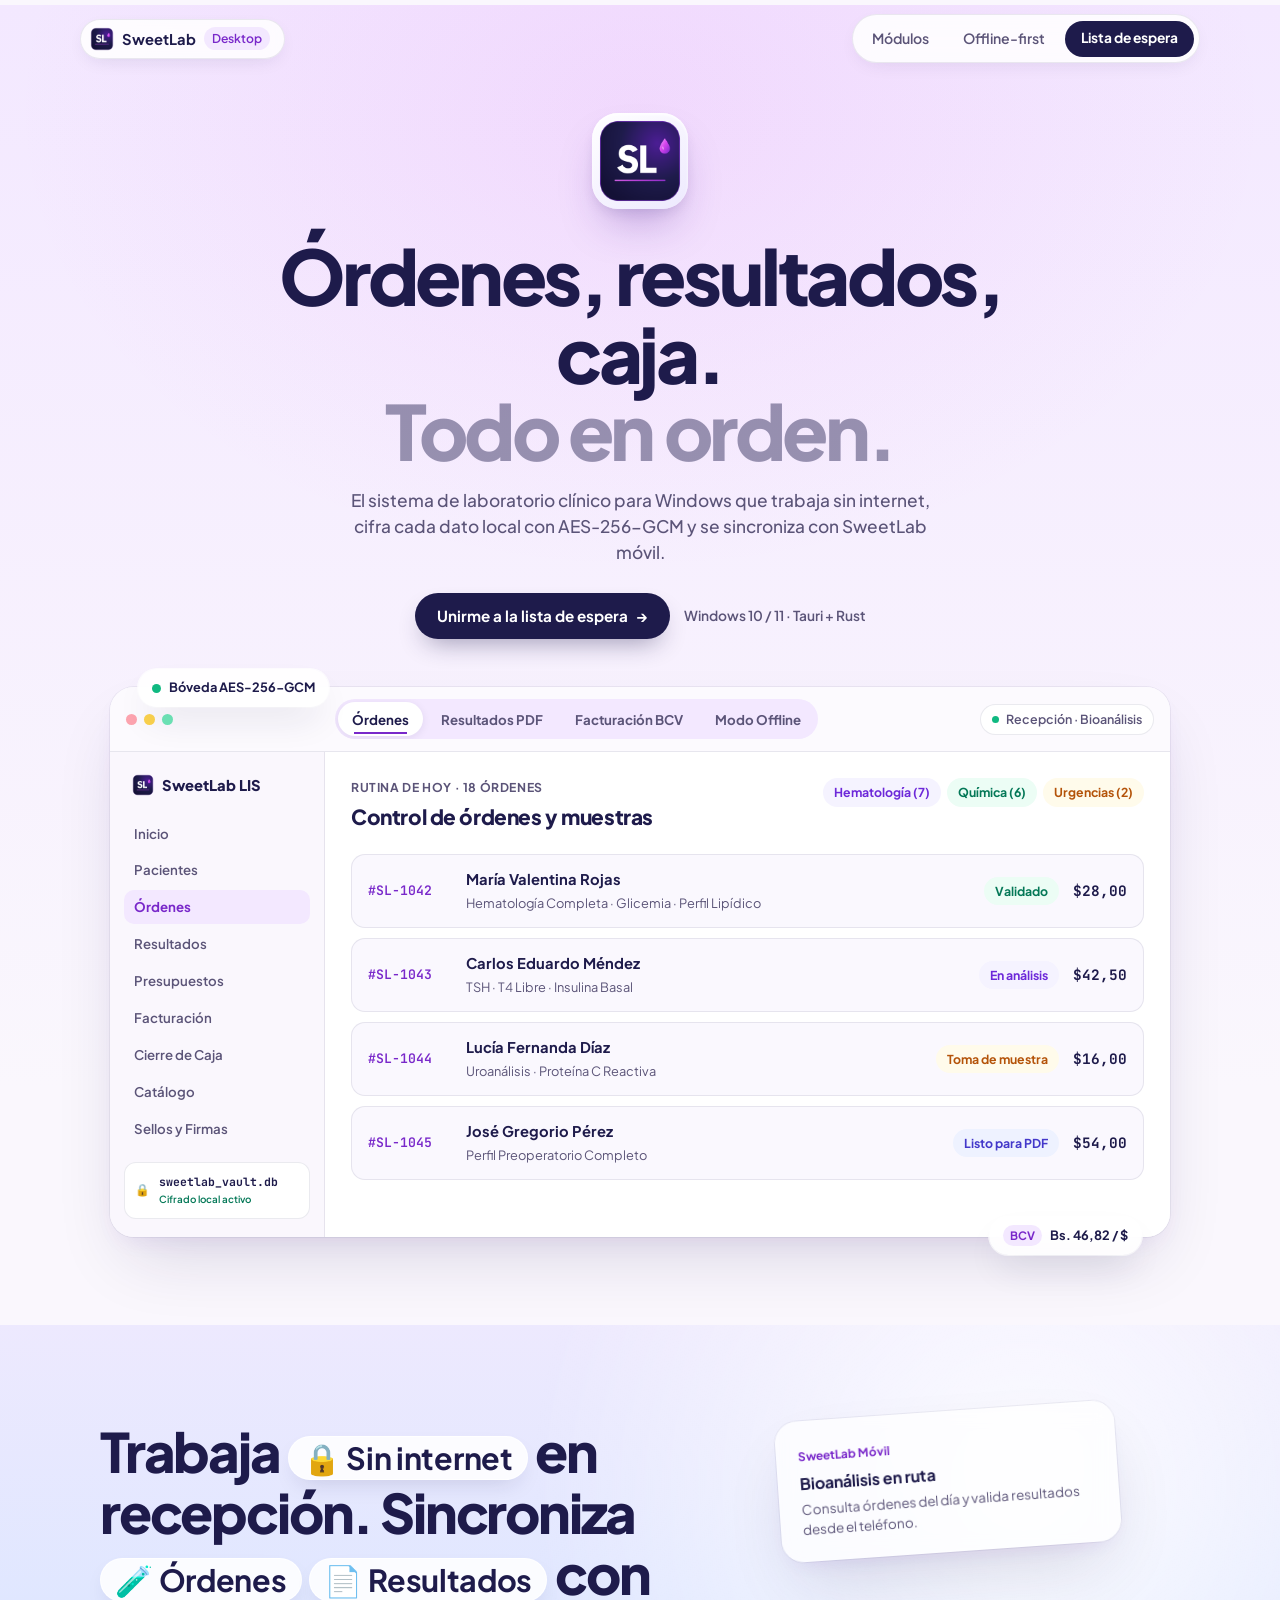
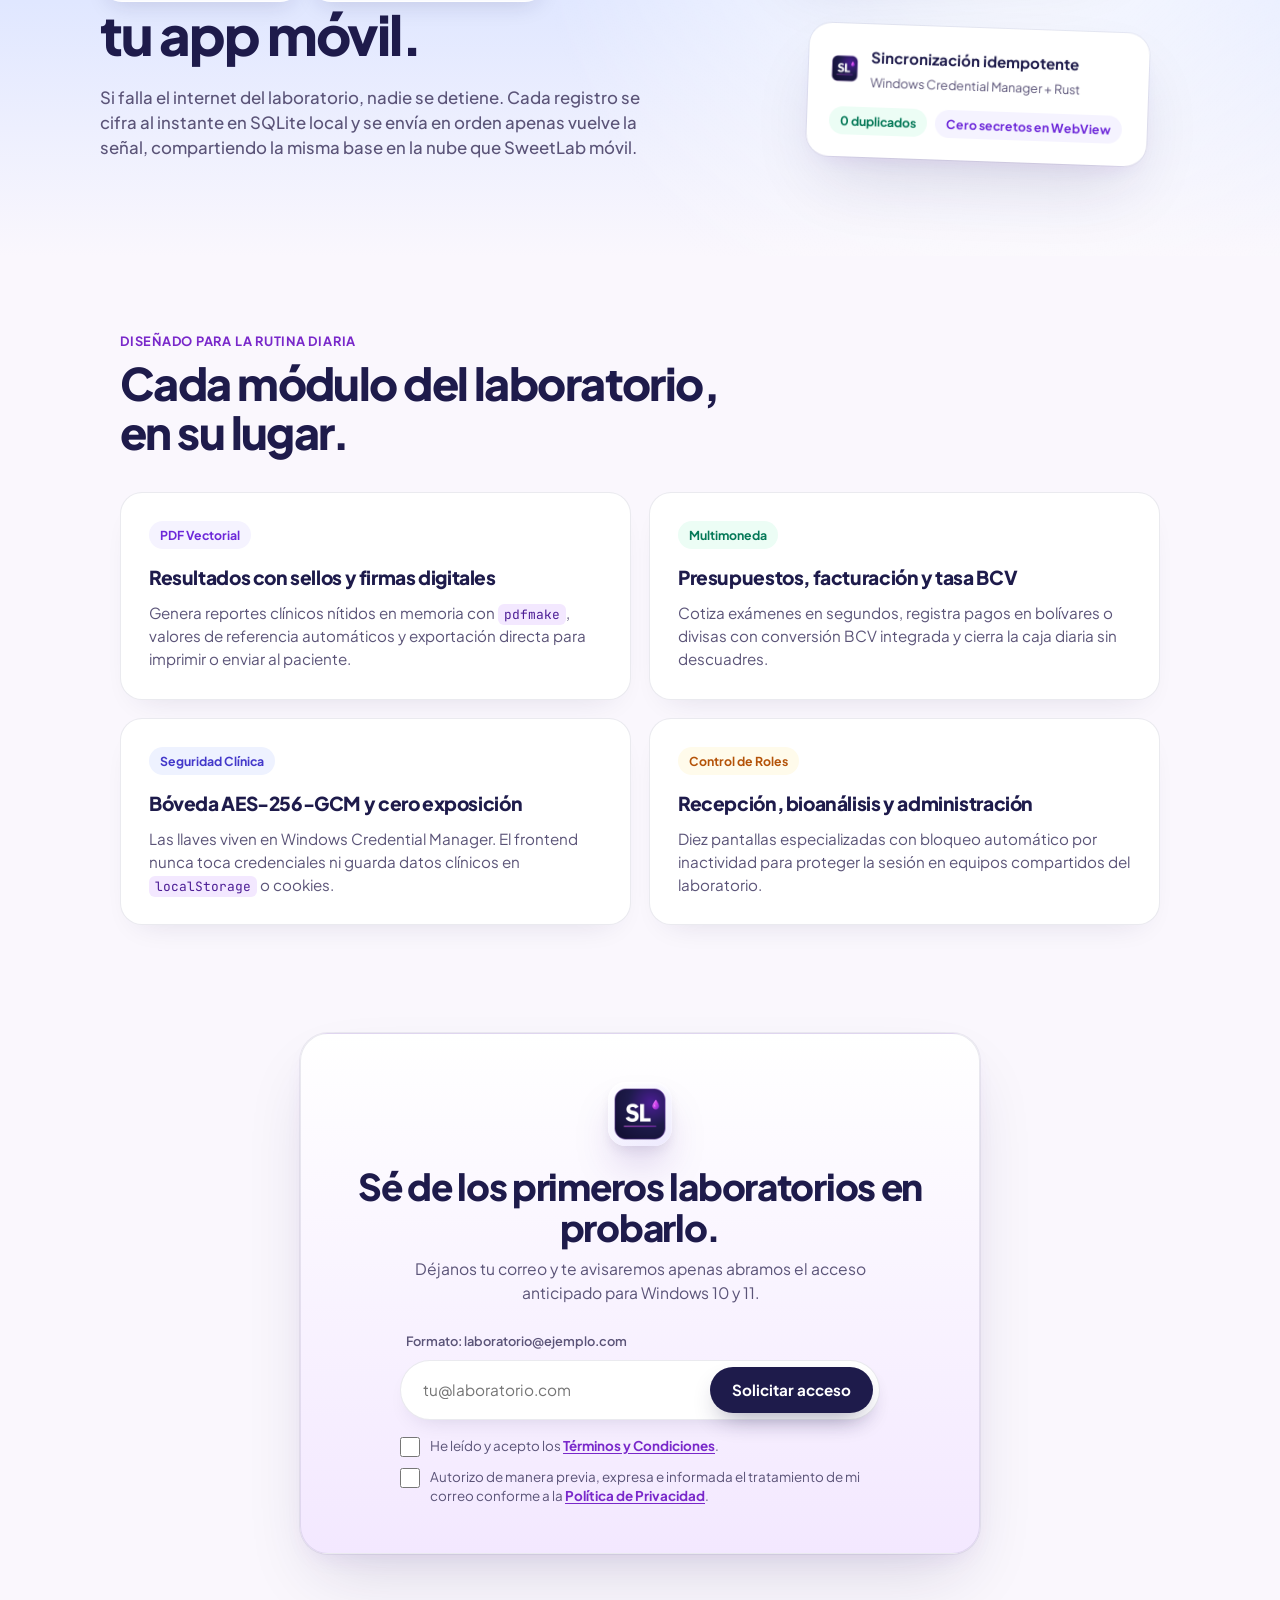
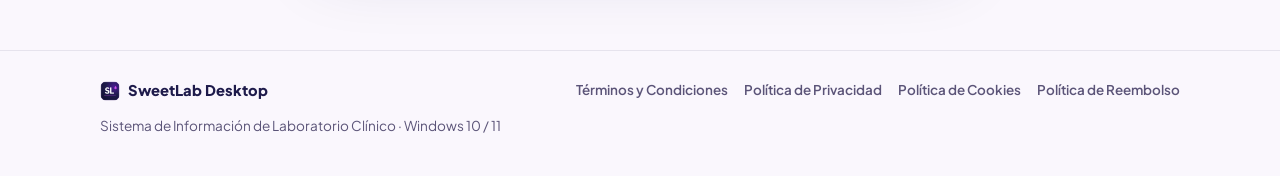
==== index.html @ bab8acad "feat: landing page estatica SweetLab Desktop y paginas legales Venezuela" ====
<!DOCTYPE html>
<html lang="es">
<head>
  <meta charset="UTF-8" />
  <meta name="viewport" content="width=device-width, initial-scale=1.0" />
  <title>SweetLab Desktop — Sistema de Laboratorio Clínico Offline-First</title>
  <meta
    name="description"
    content="SweetLab Desktop es el Sistema de Información de Laboratorio Clínico (LIS) para Windows: órdenes, resultados en PDF, facturación BCV, cierre de caja y cifrado AES-256-GCM offline-first."
  />
  <link rel="icon" type="image/png" href="assets/sweet-lab-logo.png" />
  <link rel="preconnect" href="https://fonts.googleapis.com" />
  <link rel="preconnect" href="https://fonts.gstatic.com" crossorigin />
  <link
    href="https://fonts.googleapis.com/css2?family=Plus+Jakarta+Sans:wght@400;500;600;700;800&family=JetBrains+Mono:wght@500;600&display=swap"
    rel="stylesheet"
  />
  <link rel="stylesheet" href="styles.css" />
</head>
<body>
  <a href="#contenido-principal" class="skip-link visually-hidden">Saltar al contenido principal</a>

  <header class="topbar">
    <div class="topbar-inner">
      <a href="#inicio" class="brand-pill" aria-label="SweetLab Desktop, inicio">
        <img src="assets/sweet-lab-logo.png" alt="" width="24" height="24" class="brand-pill-icon" />
        <span class="brand-pill-name">SweetLab</span>
        <span class="brand-pill-tag">Desktop</span>
      </a>

      <nav class="topbar-nav" aria-label="Navegación principal">
        <a href="#modulos" class="nav-link">Módulos</a>
        <a href="#sincronizacion" class="nav-link">Offline-first</a>
        <a href="#lista-espera" class="pill-cta pill-cta--sm">Lista de espera</a>
      </nav>
    </div>
  </header>

  <main id="contenido-principal" tabindex="-1">
    <!-- Bloque 1: Hero estilo Amie -->
    <section id="inicio" class="hero">
      <div class="hero-backdrop" aria-hidden="true"></div>

      <div class="hero-header">
        <div class="emblem-3d" aria-hidden="true">
          <img src="assets/sweet-lab-logo.png" alt="" width="88" height="88" />
        </div>

        <h1 class="hero-title">
          Órdenes, resultados, caja.<br />
          <span class="hero-title-muted">Todo en orden.</span>
        </h1>

        <p class="hero-subtitle">
          El sistema de laboratorio clínico para Windows que trabaja sin internet, cifra cada dato local con AES-256-GCM y se sincroniza con SweetLab móvil.
        </p>

        <div class="hero-actions">
          <a href="#lista-espera" class="pill-cta">
            Unirme a la lista de espera
            <span class="pill-cta-arrow" aria-hidden="true">→</span>
          </a>
          <span class="hero-platform-note">Windows 10 / 11 · Tauri + Rust</span>
        </div>
      </div>

      <!-- Ventana interactiva de SweetLab Desktop -->
      <div class="app-stage">
        <div class="floating-dock floating-dock--left" aria-hidden="true">
          <span class="dock-dot dock-dot--green"></span>
          <span>Bóveda AES-256-GCM</span>
        </div>

        <div class="floating-dock floating-dock--right" aria-hidden="true">
          <span class="dock-badge">BCV</span>
          <span>Bs. 46,82 / $</span>
        </div>

        <div class="desktop-window" role="region" aria-label="Vista previa interactiva de SweetLab Desktop">
          <!-- Barra superior de la ventana -->
          <div class="window-chrome">
            <div class="window-controls" aria-hidden="true">
              <span class="win-dot win-dot--close"></span>
              <span class="win-dot win-dot--min"></span>
              <span class="win-dot win-dot--max"></span>
            </div>

            <div class="window-tabs" role="tablist" aria-label="Vistas de SweetLab Desktop">
              <button
                type="button"
                role="tab"
                id="tab-ordenes"
                class="win-tab"
                aria-selected="true"
                tabindex="0"
                data-panel="panel-ordenes"
              >
                Órdenes
              </button>
              <button
                type="button"
                role="tab"
                id="tab-resultados"
                class="win-tab"
                aria-selected="false"
                tabindex="-1"
                data-panel="panel-resultados"
              >
                Resultados PDF
              </button>
              <button
                type="button"
                role="tab"
                id="tab-facturacion"
                class="win-tab"
                aria-selected="false"
                tabindex="-1"
                data-panel="panel-facturacion"
              >
                Facturación BCV
              </button>
              <button
                type="button"
                role="tab"
                id="tab-offline"
                class="win-tab"
                aria-selected="false"
                tabindex="-1"
                data-panel="panel-offline"
              >
                Modo Offline
              </button>
            </div>

            <div class="window-status-pill">
              <span class="status-pulse" aria-hidden="true"></span>
              <span>Recepción · Bioanálisis</span>
            </div>
          </div>

          <!-- Cuerpo de la app -->
          <div class="window-body">
            <aside class="app-sidebar" aria-hidden="true">
              <div class="sidebar-brand">
                <img src="assets/sweet-lab-logo.png" alt="" width="22" height="22" />
                <span>SweetLab LIS</span>
              </div>
              <div class="sidebar-group">
                <div class="sidebar-item">Inicio</div>
                <div class="sidebar-item">Pacientes</div>
                <div class="sidebar-item is-highlighted" data-sync-nav="panel-ordenes">Órdenes</div>
                <div class="sidebar-item" data-sync-nav="panel-resultados">Resultados</div>
                <div class="sidebar-item">Presupuestos</div>
                <div class="sidebar-item" data-sync-nav="panel-facturacion">Facturación</div>
                <div class="sidebar-item">Cierre de Caja</div>
                <div class="sidebar-item">Catálogo</div>
                <div class="sidebar-item">Sellos y Firmas</div>
              </div>
              <div class="sidebar-vault" data-sync-nav="panel-offline">
                <span class="vault-lock" aria-hidden="true">🔒</span>
                <div>
                  <strong>sweetlab_vault.db</strong>
                  <small>Cifrado local activo</small>
                </div>
              </div>
            </aside>

            <div class="app-canvas">
              <!-- Panel 1: Órdenes -->
              <div
                id="panel-ordenes"
                role="tabpanel"
                aria-labelledby="tab-ordenes"
                tabindex="0"
                class="app-panel"
              >
                <div class="panel-inner">
                  <div class="panel-header">
                    <div>
                      <span class="panel-eyebrow">Rutina de hoy · 18 órdenes</span>
                      <h2 class="panel-heading">Control de órdenes y muestras</h2>
                    </div>
                    <div class="panel-chip-group">
                      <span class="pastel-chip pastel-chip--lavender">Hematología (7)</span>
                      <span class="pastel-chip pastel-chip--mint">Química (6)</span>
                      <span class="pastel-chip pastel-chip--amber">Urgencias (2)</span>
                    </div>
                  </div>

                  <div class="order-list">
                    <div class="order-row">
                      <div class="order-code">#SL-1042</div>
                      <div class="order-patient">
                        <strong>María Valentina Rojas</strong>
                        <span>Hematología Completa · Glicemia · Perfil Lipídico</span>
                      </div>
                      <span class="pastel-pill pastel-pill--mint">Validado</span>
                      <span class="order-amount">$28,00</span>
                    </div>

                    <div class="order-row">
                      <div class="order-code">#SL-1043</div>
                      <div class="order-patient">
                        <strong>Carlos Eduardo Méndez</strong>
                        <span>TSH · T4 Libre · Insulina Basal</span>
                      </div>
                      <span class="pastel-pill pastel-pill--lavender">En análisis</span>
                      <span class="order-amount">$42,50</span>
                    </div>

                    <div class="order-row">
                      <div class="order-code">#SL-1044</div>
                      <div class="order-patient">
                        <strong>Lucía Fernanda Díaz</strong>
                        <span>Uroanálisis · Proteína C Reactiva</span>
                      </div>
                      <span class="pastel-pill pastel-pill--amber">Toma de muestra</span>
                      <span class="order-amount">$16,00</span>
                    </div>

                    <div class="order-row">
                      <div class="order-code">#SL-1045</div>
                      <div class="order-patient">
                        <strong>José Gregorio Pérez</strong>
                        <span>Perfil Preoperatorio Completo</span>
                      </div>
                      <span class="pastel-pill pastel-pill--sky">Listo para PDF</span>
                      <span class="order-amount">$54,00</span>
                    </div>
                  </div>
                </div>
              </div>

              <!-- Panel 2: Resultados PDF -->
              <div
                id="panel-resultados"
                role="tabpanel"
                aria-labelledby="tab-resultados"
                class="app-panel"
                hidden
              >
                <div class="panel-inner">
                  <div class="panel-header">
                    <div>
                      <span class="panel-eyebrow">Generador vectorial pdfmake</span>
                      <h2 class="panel-heading">Reporte clínico #SL-1042</h2>
                    </div>
                    <span class="pastel-chip pastel-chip--mint">Firma y sello digital listos</span>
                  </div>

                  <div class="pdf-preview-sheet">
                    <div class="pdf-sheet-top">
                      <div>
                        <strong>Paciente:</strong> María Valentina Rojas · 31 años
                      </div>
                      <div class="pdf-meta-code">Ref: 25/11/2026</div>
                    </div>

                    <div class="pdf-table-mock">
                      <div class="pdf-row pdf-row--head">
                        <span>Parámetro</span>
                        <span>Resultado</span>
                        <span>Valor de referencia</span>
                      </div>
                      <div class="pdf-row">
                        <span>Hemoglobina</span>
                        <strong class="val-ok">13,6 g/dL</strong>
                        <span>12,0 – 15,5 g/dL</span>
                      </div>
                      <div class="pdf-row">
                        <span>Leucocitos</span>
                        <strong class="val-ok">6,8 × 10³/µL</strong>
                        <span>4,5 – 11,0 × 10³/µL</span>
                      </div>
                      <div class="pdf-row">
                        <span>Glicemia en ayunas</span>
                        <strong class="val-warn">104 mg/dL ▲</strong>
                        <span>70 – 99 mg/dL</span>
                      </div>
                      <div class="pdf-row">
                        <span>Colesterol total</span>
                        <strong class="val-ok">178 mg/dL</strong>
                        <span>&lt; 200 mg/dL</span>
                      </div>
                    </div>

                    <div class="pdf-stamp-bar">
                      <div class="stamp-box">
                        <span class="stamp-seal">BIOANÁLISIS VALIDADO</span>
                        <small>Lic. Anaís Herrera · MPPS 14.892</small>
                      </div>
                      <span class="pastel-pill pastel-pill--lavender">Exportar PDF / Imprimir</span>
                    </div>
                  </div>
                </div>
              </div>

              <!-- Panel 3: Facturación BCV -->
              <div
                id="panel-facturacion"
                role="tabpanel"
                aria-labelledby="tab-facturacion"
                class="app-panel"
                hidden
              >
                <div class="panel-inner">
                  <div class="panel-header">
                    <div>
                      <span class="panel-eyebrow">Multimoneda + Tasa oficial</span>
                      <h2 class="panel-heading">Facturación y cierre de caja</h2>
                    </div>
                    <span class="pastel-chip pastel-chip--lavender">BCV: Bs. 46,82 / USD</span>
                  </div>

                  <div class="billing-grid">
                    <div class="billing-card">
                      <span class="billing-label">Ingresos del día</span>
                      <strong class="billing-figure">$684,50</strong>
                      <span class="billing-sub">Bs. 32.048,29 equiv.</span>
                    </div>
                    <div class="billing-card">
                      <span class="billing-label">Pago Móvil / Bs.</span>
                      <strong class="billing-figure">Bs. 14.982,40</strong>
                      <span class="billing-sub">9 transacciones</span>
                    </div>
                    <div class="billing-card">
                      <span class="billing-label">Divisas / Zelle</span>
                      <strong class="billing-figure">$364,50</strong>
                      <span class="billing-sub">7 órdenes cobradas</span>
                    </div>
                  </div>

                  <div class="cashier-bar">
                    <div>
                      <strong>Cuadre diario automático</strong>
                      <p>Presupuestos en PDF, abonos parciales y desglose por método de pago sin hojas sueltas.</p>
                    </div>
                    <span class="pastel-pill pastel-pill--mint">Caja cuadrada</span>
                  </div>
                </div>
              </div>

              <!-- Panel 4: Modo Offline -->
              <div
                id="panel-offline"
                role="tabpanel"
                aria-labelledby="tab-offline"
                class="app-panel"
                hidden
              >
                <div class="panel-inner">
                  <div class="panel-header">
                    <div>
                      <span class="panel-eyebrow">Write-through + Cola FIFO</span>
                      <h2 class="panel-heading">Arquitectura offline-first real</h2>
                    </div>
                    <button type="button" id="simular-sync-btn" class="mini-action-btn">
                      Simular reconexión
                    </button>
                  </div>

                  <div class="offline-card">
                    <div class="offline-status-row">
                      <span id="offline-badge" class="pastel-pill pastel-pill--amber">Sin conexión · Guardando en bóveda</span>
                      <span id="offline-counter" class="mono-tag">sync_queue: 3 pendientes</span>
                    </div>

                    <ul id="sync-queue-list" class="sync-queue-list">
                      <li>
                        <span class="queue-op">CREATE_ORDER #SL-1046</span>
                        <span class="queue-state" data-state="queued">En cola local (AES-256)</span>
                      </li>
                      <li>
                        <span class="queue-op">SAVE_RESULTS #SL-1042</span>
                        <span class="queue-state" data-state="queued">En cola local (AES-256)</span>
                      </li>
                      <li>
                        <span class="queue-op">REGISTER_PAYMENT #SL-1044</span>
                        <span class="queue-state" data-state="queued">En cola local (AES-256)</span>
                      </li>
                    </ul>
                  </div>
                </div>
              </div>
            </div>
          </div>
        </div>
      </div>
    </section>

    <!-- Bloque 2: Sección atmosférica estilo Amie con pills inline -->
    <section id="sincronizacion" class="atmosphere-section">
      <div class="atmosphere-inner">
        <div class="atmosphere-copy">
          <h2 class="atmosphere-title">
            Trabaja
            <span class="inline-pill inline-pill--lock">
              <span aria-hidden="true">🔒</span> Sin internet
            </span>
            en recepción. Sincroniza
            <span class="inline-pill inline-pill--orders">
              <span aria-hidden="true">🧪</span> Órdenes
            </span>
            <span class="inline-pill inline-pill--results">
              <span aria-hidden="true">📄</span> Resultados
            </span>
            con tu app móvil.
          </h2>
          <p class="atmosphere-text">
            Si falla el internet del laboratorio, nadie se detiene. Cada registro se cifra al instante en SQLite local y se envía en orden apenas vuelve la señal, compartiendo la misma base en la nube que SweetLab móvil.
          </p>
        </div>

        <div class="sync-showcase" aria-hidden="true">
          <div class="sync-card sync-card--back">
            <span class="sync-card-tag">SweetLab Móvil</span>
            <strong>Bioanálisis en ruta</strong>
            <p>Consulta órdenes del día y valida resultados desde el teléfono.</p>
          </div>

          <div class="sync-card sync-card--front">
            <div class="sync-card-head">
              <img src="assets/sweet-lab-logo.png" alt="" width="28" height="28" />
              <div>
                <strong>Sincronización idempotente</strong>
                <span>Windows Credential Manager + Rust</span>
              </div>
            </div>
            <div class="sync-pill-row">
              <span class="pastel-pill pastel-pill--mint">0 duplicados</span>
              <span class="pastel-pill pastel-pill--lavender">Cero secretos en WebView</span>
            </div>
          </div>
        </div>
      </div>
    </section>

    <!-- Bloque 3: Módulos clave en tarjetas táctiles -->
    <section id="modulos" class="bento-section">
      <div class="section-intro">
        <span class="section-eyebrow">Diseñado para la rutina diaria</span>
        <h2 class="section-title">Cada módulo del laboratorio, en su lugar.</h2>
      </div>

      <div class="bento-grid">
        <article class="bento-card">
          <span class="bento-badge pastel-pill pastel-pill--lavender">PDF Vectorial</span>
          <h3>Resultados con sellos y firmas digitales</h3>
          <p>
            Genera reportes clínicos nítidos en memoria con <code>pdfmake</code>, valores de referencia automáticos y exportación directa para imprimir o enviar al paciente.
          </p>
        </article>

        <article class="bento-card">
          <span class="bento-badge pastel-pill pastel-pill--mint">Multimoneda</span>
          <h3>Presupuestos, facturación y tasa BCV</h3>
          <p>
            Cotiza exámenes en segundos, registra pagos en bolívares o divisas con conversión BCV integrada y cierra la caja diaria sin descuadres.
          </p>
        </article>

        <article class="bento-card">
          <span class="bento-badge pastel-pill pastel-pill--sky">Seguridad Clínica</span>
          <h3>Bóveda AES-256-GCM y cero exposición</h3>
          <p>
            Las llaves viven en Windows Credential Manager. El frontend nunca toca credenciales ni guarda datos clínicos en <code>localStorage</code> o cookies.
          </p>
        </article>

        <article class="bento-card">
          <span class="bento-badge pastel-pill pastel-pill--amber">Control de Roles</span>
          <h3>Recepción, bioanálisis y administración</h3>
          <p>
            Diez pantallas especializadas con bloqueo automático por inactividad para proteger la sesión en equipos compartidos del laboratorio.
          </p>
        </article>
      </div>
    </section>

    <!-- Bloque 4: Lista de espera / Acceso anticipado -->
    <section id="lista-espera" class="waitlist-section">
      <div class="waitlist-card">
        <div class="emblem-3d emblem-3d--sm" aria-hidden="true">
          <img src="assets/sweet-lab-logo.png" alt="" width="56" height="56" />
        </div>

        <h2 class="waitlist-title">Sé de los primeros laboratorios en probarlo.</h2>
        <p class="waitlist-subtitle">
          Déjanos tu correo y te avisaremos apenas abramos el acceso anticipado para Windows 10 y 11.
        </p>

        <form id="waitlist-form" class="waitlist-form" novalidate>
          <div class="waitlist-field-group">
            <label for="waitlist-email" class="visually-hidden">Correo electrónico del laboratorio</label>
            <span id="email-hint" class="field-hint">Formato: laboratorio@ejemplo.com</span>

            <div class="waitlist-input-row">
              <input
                type="email"
                id="waitlist-email"
                name="email"
                required
                autocomplete="email"
                placeholder="tu@laboratorio.com"
                aria-describedby="email-hint"
                aria-invalid="false"
                data-error="email-error"
              />
              <button type="submit" id="waitlist-submit" class="pill-cta">
                Solicitar acceso
              </button>
            </div>

            <div id="email-error" class="error-msg">
              <span role="img" aria-label="Error">✕</span> Ingresa un correo válido en formato nombre@dominio.com.
            </div>
          </div>

          <fieldset class="consent-fieldset">
            <legend class="visually-hidden">Autorizaciones legales obligatorias</legend>

            <div class="consent-item">
              <label class="consent-check" for="accept-terms">
                <input
                  type="checkbox"
                  id="accept-terms"
                  name="accept_terms"
                  required
                  aria-invalid="false"
                  data-error="terms-error"
                />
                <span>
                  He leído y acepto los
                  <a href="terminos.html" target="_blank" rel="noopener noreferrer">Términos y Condiciones</a>.
                </span>
              </label>
              <div id="terms-error" class="error-msg">
                <span role="img" aria-label="Error">✕</span> Debes aceptar los Términos y Condiciones para continuar.
              </div>
            </div>

            <div class="consent-item">
              <label class="consent-check" for="accept-privacy">
                <input
                  type="checkbox"
                  id="accept-privacy"
                  name="accept_privacy"
                  required
                  aria-invalid="false"
                  data-error="privacy-error"
                />
                <span>
                  Autorizo de manera previa, expresa e informada el tratamiento de mi correo conforme a la
                  <a href="privacidad.html" target="_blank" rel="noopener noreferrer">Política de Privacidad</a>.
                </span>
              </label>
              <div id="privacy-error" class="error-msg">
                <span role="img" aria-label="Error">✕</span> Debes autorizar la Política de Privacidad para registrarte.
              </div>
            </div>
          </fieldset>

          <div id="waitlist-feedback" class="waitlist-feedback" hidden></div>
        </form>
      </div>
    </section>
  </main>

  <footer class="site-footer">
    <div class="footer-inner">
      <div class="footer-brand">
        <img src="assets/sweet-lab-logo.png" alt="" width="20" height="20" />
        <span>SweetLab Desktop</span>
      </div>
      <nav class="footer-legal-links" aria-label="Documentos legales">
        <a href="terminos.html">Términos y Condiciones</a>
        <a href="privacidad.html">Política de Privacidad</a>
        <a href="cookies.html">Política de Cookies</a>
        <a href="reembolso.html">Política de Reembolso</a>
      </nav>
      <p class="footer-note">Sistema de Información de Laboratorio Clínico · Windows 10 / 11</p>
    </div>
  </footer>

  <script src="app.js"></script>
</body>
</html>
---- styles.css ----
:root {
  --sl-primary: #7928CA;
  --sl-accent: #D946EF;
  --sl-deep: #4C1D95;
  --sl-ink: #1E1B4B;
  --sl-ink-muted: #5B5478;
  --sl-canvas: #FAF7FD;
  --sl-lavender: #F3E8FF;
  --sl-lavender-strong: #E9D5FF;
  --sl-white: #FFFFFF;
  --sl-border: rgba(30, 27, 75, 0.09);

  --pastel-mint-bg: #ECFDF5;
  --pastel-mint-ink: #047857;
  --pastel-amber-bg: #FFFBEB;
  --pastel-amber-ink: #B45309;
  --pastel-sky-bg: #EEF2FF;
  --pastel-sky-ink: #4338CA;
  --pastel-lavender-bg: #F5F3FF;
  --pastel-lavender-ink: #6D28D9;

  --error-ink: #B91C1C;
  --error-bg: #FEF2F2;
  --success-ink: #047857;

  --radius-window: 24px;
  --radius-card: 22px;
  --shadow-window:
    0 32px 70px -18px rgba(30, 27, 75, 0.16),
    0 10px 25px -10px rgba(121, 40, 202, 0.10),
    0 0 0 1px rgba(30, 27, 75, 0.06);
  --shadow-float:
    0 18px 36px -10px rgba(30, 27, 75, 0.14),
    0 0 0 1px rgba(255, 255, 255, 0.8);
}

*,
*::before,
*::after {
  box-sizing: border-box;
}

html {
  scroll-behavior: smooth;
}

body {
  margin: 0;
  font-family: "Plus Jakarta Sans", -apple-system, BlinkMacSystemFont, "Segoe UI", sans-serif;
  color: var(--sl-ink);
  background-color: var(--sl-canvas);
  line-height: 1.5;
  -webkit-font-smoothing: antialiased;
  overflow-x: clip;
}

.visually-hidden:where(:not(:focus-within, :active)) {
  position: absolute !important;
  clip-path: inset(50%) !important;
  overflow: hidden !important;
  width: 1px !important;
  height: 1px !important;
  margin: -1px !important;
  padding: 0 !important;
  border: 0 !important;
  white-space: nowrap !important;
}

.skip-link:focus {
  position: fixed;
  top: 12px;
  left: 12px;
  z-index: 100;
  padding: 10px 16px;
  border-radius: 999px;
  background: var(--sl-ink);
  color: var(--sl-white);
  text-decoration: none;
  font-weight: 600;
}

:where(a:any-link, button, input):focus-visible {
  outline: 3px solid var(--sl-primary);
  outline-offset: 3px;
}

/* Topbar minimalista */
.topbar {
  position: sticky;
  top: 0;
  z-index: 40;
  padding: 14px 20px;
  pointer-events: none;
}

.topbar-inner {
  max-width: 1120px;
  margin: 0 auto;
  display: flex;
  align-items: center;
  justify-content: space-between;
  gap: 12px;
}

.brand-pill,
.topbar-nav {
  pointer-events: auto;
}

.brand-pill {
  display: inline-flex;
  align-items: center;
  gap: 8px;
  padding: 7px 14px 7px 9px;
  border-radius: 999px;
  background: rgba(255, 255, 255, 0.86);
  backdrop-filter: blur(14px);
  border: 1px solid var(--sl-border);
  text-decoration: none;
  color: var(--sl-ink);
  font-weight: 700;
  font-size: 0.92rem;
  box-shadow: 0 6px 20px -8px rgba(30, 27, 75, 0.14);
}

.brand-pill-icon {
  border-radius: 7px;
  display: block;
}

.brand-pill-tag {
  font-size: 0.76rem;
  font-weight: 600;
  color: var(--sl-primary);
  background: var(--sl-lavender);
  padding: 2px 8px;
  border-radius: 999px;
}

.topbar-nav {
  display: inline-flex;
  align-items: center;
  gap: 6px;
  padding: 5px;
  border-radius: 999px;
  background: rgba(255, 255, 255, 0.86);
  backdrop-filter: blur(14px);
  border: 1px solid var(--sl-border);
  box-shadow: 0 6px 20px -8px rgba(30, 27, 75, 0.12);
}

.nav-link {
  padding: 8px 14px;
  min-block-size: 36px;
  display: inline-flex;
  align-items: center;
  border-radius: 999px;
  text-decoration: none;
  color: var(--sl-ink-muted);
  font-size: 0.88rem;
  font-weight: 600;
  transition: color 0.15s ease, background-color 0.15s ease;
}

.nav-link:hover {
  color: var(--sl-ink);
  background: var(--sl-lavender);
}

.pill-cta {
  display: inline-flex;
  align-items: center;
  justify-content: center;
  gap: 8px;
  min-block-size: 46px;
  padding: 0 22px;
  border-radius: 999px;
  border: 0;
  background: var(--sl-ink);
  color: var(--sl-white);
  font-family: inherit;
  font-size: 0.95rem;
  font-weight: 700;
  white-space: nowrap;
  text-decoration: none;
  cursor: pointer;
  box-shadow: 0 12px 26px -10px rgba(30, 27, 75, 0.45);
  transition: transform 0.18s ease, background-color 0.18s ease;
}

.pill-cta:hover {
  background: var(--sl-deep);
  transform: translateY(-1px);
}

.pill-cta--sm {
  min-block-size: 36px;
  padding: 0 16px;
  font-size: 0.86rem;
  box-shadow: none;
}

/* Bloque 1: Hero estilo Amie */
.hero {
  position: relative;
  padding: 36px 20px 88px;
}

.hero-backdrop {
  position: absolute;
  inset: -72px 0 0;
  z-index: -1;
  background:
    radial-gradient(ellipse 70% 50% at 50% 8%, rgba(217, 70, 239, 0.10), transparent 70%),
    linear-gradient(180deg, var(--sl-lavender) 0%, var(--sl-canvas) 82%);
}

.hero-header {
  max-width: 820px;
  margin: 0 auto 48px;
  text-align: center;
}

.emblem-3d {
  width: 96px;
  height: 96px;
  margin: 0 auto 28px;
  border-radius: 26px;
  padding: 4px;
  background: linear-gradient(145deg, #ffffff, #ede9fe);
  box-shadow:
    0 24px 44px -14px rgba(76, 29, 149, 0.34),
    0 6px 14px -4px rgba(30, 27, 75, 0.12),
    inset 0 2px 3px rgba(255, 255, 255, 0.9);
  display: grid;
  place-items: center;
}

.emblem-3d img {
  width: 100%;
  height: 100%;
  border-radius: 22px;
  display: block;
}

.emblem-3d--sm {
  width: 64px;
  height: 64px;
  border-radius: 18px;
  margin-bottom: 20px;
}

.emblem-3d--sm img {
  border-radius: 14px;
}

@media (prefers-reduced-motion: no-preference) {
  .emblem-3d {
    transition: transform 0.3s cubic-bezier(0.22, 1, 0.36, 1);
  }
  .emblem-3d:hover {
    transform: translateY(-4px) rotate(-2deg);
  }
}

.hero-title {
  margin: 0 0 18px;
  font-size: clamp(2.5rem, 6.2vw, 4.75rem);
  font-weight: 800;
  letter-spacing: -0.045em;
  line-height: 1.02;
  color: var(--sl-ink);
}

.hero-title-muted {
  color: rgba(30, 27, 75, 0.44);
}

.hero-subtitle {
  max-width: 580px;
  margin: 0 auto 28px;
  font-size: 1.08rem;
  color: var(--sl-ink-muted);
  font-weight: 500;
}

.hero-actions {
  display: flex;
  flex-wrap: wrap;
  align-items: center;
  justify-content: center;
  gap: 14px;
}

.hero-platform-note {
  font-size: 0.86rem;
  font-weight: 600;
  color: var(--sl-ink-muted);
}

/* Escenario de ventana interactiva */
.app-stage {
  position: relative;
  max-width: 1060px;
  margin: 0 auto;
}

.floating-dock {
  position: absolute;
  z-index: 3;
  display: inline-flex;
  align-items: center;
  gap: 8px;
  padding: 9px 14px;
  border-radius: 999px;
  background: rgba(255, 255, 255, 0.92);
  backdrop-filter: blur(12px);
  box-shadow: var(--shadow-float);
  font-size: 0.8rem;
  font-weight: 700;
  color: var(--sl-ink);
}

.floating-dock--left {
  top: -18px;
  left: 28px;
}

.floating-dock--right {
  bottom: -18px;
  right: 28px;
}

.dock-dot {
  width: 9px;
  height: 9px;
  border-radius: 50%;
}

.dock-dot--green {
  background: #10B981;
}

.dock-badge {
  padding: 2px 7px;
  border-radius: 999px;
  background: var(--sl-lavender);
  color: var(--sl-primary);
  font-size: 0.72rem;
}

.desktop-window {
  background: var(--sl-white);
  border-radius: var(--radius-window);
  box-shadow: var(--shadow-window);
  overflow: hidden;
}

.window-chrome {
  display: flex;
  align-items: center;
  justify-content: space-between;
  gap: 10px;
  padding: 12px 16px;
  background: #FCFAFE;
  border-bottom: 1px solid var(--sl-border);
  flex-wrap: wrap;
}

.window-controls {
  display: inline-flex;
  gap: 7px;
  flex: none;
}

.win-dot {
  width: 11px;
  height: 11px;
  border-radius: 50%;
}

.win-dot--close { background: #FDA4AF; }
.win-dot--min { background: #FCD34D; }
.win-dot--max { background: #6EE7B7; }

.window-tabs {
  display: flex;
  align-items: center;
  gap: 4px;
  overflow-x: auto;
  scrollbar-width: none;
  scroll-snap-type: inline proximity;
  max-width: 100%;
  padding: 3px;
  border-radius: 999px;
  background: var(--sl-lavender);
}

.window-tabs::-webkit-scrollbar {
  display: none;
}

.win-tab {
  position: relative;
  flex: none;
  scroll-snap-align: start;
  border: 0;
  background: transparent;
  color: var(--sl-ink-muted);
  font-family: inherit;
  font-size: 0.83rem;
  font-weight: 700;
  padding: 7px 14px;
  min-block-size: 34px;
  border-radius: 999px;
  cursor: pointer;
  transition: color 0.15s ease, background-color 0.15s ease;
}

.win-tab[aria-selected="true"] {
  background: var(--sl-white);
  color: var(--sl-ink);
  box-shadow: 0 2px 8px rgba(30, 27, 75, 0.08);
}

/* Indicador no dependiente solo del color (WCAG 1.4.1) */
.win-tab[aria-selected="true"]::after {
  content: "";
  position: absolute;
  inset: auto 16px 2px;
  border-block-end: 2px solid var(--sl-primary);
}

.window-status-pill {
  display: inline-flex;
  align-items: center;
  gap: 7px;
  flex: none;
  white-space: nowrap;
  font-size: 0.78rem;
  font-weight: 600;
  color: var(--sl-ink-muted);
  padding: 5px 11px;
  border-radius: 999px;
  background: var(--sl-white);
  border: 1px solid var(--sl-border);
}

.status-pulse {
  width: 7px;
  height: 7px;
  border-radius: 50%;
  background: #10B981;
}

.window-body {
  display: grid;
  grid-template-columns: 215px 1fr;
  min-height: 430px;
}

.app-sidebar {
  background: #FAF7FD;
  border-right: 1px solid var(--sl-border);
  padding: 18px 14px;
  display: flex;
  flex-direction: column;
  justify-content: space-between;
  gap: 16px;
}

.sidebar-brand {
  display: flex;
  align-items: center;
  gap: 8px;
  font-weight: 800;
  font-size: 0.92rem;
  padding: 4px 8px;
}

.sidebar-brand img {
  border-radius: 6px;
}

.sidebar-group {
  display: flex;
  flex-direction: column;
  gap: 3px;
}

.sidebar-item {
  padding: 7px 10px;
  border-radius: 10px;
  font-size: 0.83rem;
  font-weight: 600;
  color: var(--sl-ink-muted);
}

.sidebar-item.is-highlighted {
  background: var(--sl-lavender);
  color: var(--sl-primary);
  font-weight: 700;
}

.sidebar-vault {
  display: flex;
  align-items: center;
  gap: 9px;
  padding: 10px;
  border-radius: 12px;
  background: var(--sl-white);
  border: 1px solid var(--sl-border);
  font-size: 0.74rem;
}

.sidebar-vault strong {
  display: block;
  font-family: "JetBrains Mono", monospace;
  font-size: 0.72rem;
}

.sidebar-vault small {
  color: var(--pastel-mint-ink);
  font-weight: 600;
}

.app-canvas {
  background: var(--sl-white);
  padding: 26px;
}

.panel-header {
  display: flex;
  align-items: flex-start;
  justify-content: space-between;
  gap: 14px;
  margin-bottom: 22px;
  flex-wrap: wrap;
}

.panel-eyebrow {
  display: block;
  font-size: 0.76rem;
  font-weight: 700;
  text-transform: uppercase;
  letter-spacing: 0.05em;
  color: var(--sl-ink-muted);
  margin-bottom: 4px;
}

.panel-heading {
  margin: 0;
  font-size: 1.3rem;
  font-weight: 800;
  letter-spacing: -0.02em;
}

.panel-chip-group {
  display: flex;
  flex-wrap: wrap;
  gap: 6px;
}

.pastel-chip,
.pastel-pill {
  display: inline-flex;
  align-items: center;
  padding: 5px 11px;
  border-radius: 999px;
  font-size: 0.77rem;
  font-weight: 700;
}

.pastel-chip--lavender,
.pastel-pill--lavender {
  background: var(--pastel-lavender-bg);
  color: var(--pastel-lavender-ink);
}

.pastel-chip--mint,
.pastel-pill--mint {
  background: var(--pastel-mint-bg);
  color: var(--pastel-mint-ink);
}

.pastel-chip--amber,
.pastel-pill--amber {
  background: var(--pastel-amber-bg);
  color: var(--pastel-amber-ink);
}

.pastel-pill--sky {
  background: var(--pastel-sky-bg);
  color: var(--pastel-sky-ink);
}

/* Vista Órdenes */
.order-list {
  display: grid;
  gap: 10px;
}

.order-row {
  display: grid;
  grid-template-columns: 84px 1fr auto auto;
  align-items: center;
  gap: 14px;
  padding: 13px 16px;
  border-radius: 14px;
  background: #FAF8FE;
  border: 1px solid var(--sl-border);
}

.order-code {
  font-family: "JetBrains Mono", monospace;
  font-size: 0.82rem;
  font-weight: 600;
  color: var(--sl-primary);
}

.order-patient strong {
  display: block;
  font-size: 0.92rem;
}

.order-patient span {
  font-size: 0.8rem;
  color: var(--sl-ink-muted);
}

.order-amount {
  font-family: "JetBrains Mono", monospace;
  font-weight: 700;
  font-size: 0.9rem;
}

/* Vista Resultados PDF */
.pdf-preview-sheet {
  border: 1px solid var(--sl-border);
  border-radius: 16px;
  padding: 18px;
  background: #FCFBFD;
}

.pdf-sheet-top {
  display: flex;
  justify-content: space-between;
  align-items: center;
  gap: 10px;
  padding-bottom: 12px;
  border-bottom: 1px solid var(--sl-border);
  font-size: 0.88rem;
}

.pdf-meta-code {
  font-family: "JetBrains Mono", monospace;
  font-size: 0.78rem;
  color: var(--sl-ink-muted);
}

.pdf-table-mock {
  display: grid;
  gap: 8px;
  margin: 14px 0 16px;
}

.pdf-row {
  display: grid;
  grid-template-columns: 1.3fr 1fr 1fr;
  gap: 10px;
  font-size: 0.85rem;
  padding: 7px 10px;
  border-radius: 10px;
  background: var(--sl-white);
}

.pdf-row--head {
  background: transparent;
  font-weight: 700;
  font-size: 0.76rem;
  color: var(--sl-ink-muted);
  text-transform: uppercase;
}

.val-ok { color: var(--pastel-mint-ink); }
.val-warn { color: var(--pastel-amber-ink); }

.pdf-stamp-bar {
  display: flex;
  align-items: center;
  justify-content: space-between;
  gap: 12px;
  flex-wrap: wrap;
  padding-top: 12px;
  border-top: 1px dashed var(--sl-border);
}

.stamp-box {
  display: flex;
  flex-direction: column;
  gap: 2px;
}

.stamp-seal {
  display: inline-block;
  width: fit-content;
  padding: 3px 9px;
  border-radius: 6px;
  border: 1.5px solid var(--sl-primary);
  color: var(--sl-primary);
  font-size: 0.72rem;
  font-weight: 800;
  letter-spacing: 0.05em;
}

.stamp-box small {
  color: var(--sl-ink-muted);
  font-size: 0.77rem;
}

/* Vista Facturación */
.billing-grid {
  display: grid;
  grid-template-columns: repeat(3, minmax(0, 1fr));
  gap: 12px;
  margin-bottom: 16px;
}

.billing-card {
  padding: 16px;
  border-radius: 16px;
  background: #FAF8FE;
  border: 1px solid var(--sl-border);
}

.billing-label {
  display: block;
  font-size: 0.78rem;
  font-weight: 600;
  color: var(--sl-ink-muted);
  margin-bottom: 6px;
}

.billing-figure {
  display: block;
  font-size: 1.35rem;
  font-weight: 800;
  letter-spacing: -0.03em;
}

.billing-sub {
  font-size: 0.78rem;
  color: var(--sl-ink-muted);
}

.cashier-bar {
  display: flex;
  align-items: center;
  justify-content: space-between;
  gap: 16px;
  padding: 16px 18px;
  border-radius: 16px;
  background: var(--pastel-lavender-bg);
}

.cashier-bar p {
  margin: 4px 0 0;
  font-size: 0.84rem;
  color: var(--sl-ink-muted);
}

/* Vista Offline */
.mini-action-btn {
  border: 1px solid var(--sl-border);
  background: var(--sl-ink);
  color: var(--sl-white);
  font-family: inherit;
  font-size: 0.8rem;
  font-weight: 700;
  padding: 8px 14px;
  min-block-size: 36px;
  border-radius: 999px;
  cursor: pointer;
}

.offline-card {
  border: 1px solid var(--sl-border);
  border-radius: 16px;
  padding: 16px;
  background: #FAF8FE;
}

.offline-status-row {
  display: flex;
  align-items: center;
  justify-content: space-between;
  gap: 10px;
  margin-bottom: 14px;
  flex-wrap: wrap;
}

.mono-tag {
  font-family: "JetBrains Mono", monospace;
  font-size: 0.78rem;
  color: var(--sl-ink-muted);
}

.sync-queue-list {
  list-style: none;
  margin: 0;
  padding: 0;
  display: grid;
  gap: 8px;
}

.sync-queue-list li {
  display: flex;
  align-items: center;
  justify-content: space-between;
  gap: 10px;
  padding: 10px 12px;
  border-radius: 11px;
  background: var(--sl-white);
  border: 1px solid var(--sl-border);
  font-size: 0.82rem;
}

.queue-op {
  font-family: "JetBrains Mono", monospace;
  font-weight: 600;
}

.queue-state {
  font-weight: 700;
  color: var(--pastel-amber-ink);
}

.queue-state[data-state="synced"] {
  color: var(--pastel-mint-ink);
}

/* Bloque 2: Sección atmosférica estilo Amie */
.atmosphere-section {
  position: relative;
  padding: 96px 20px;
  background:
    radial-gradient(circle at 80% 30%, rgba(255, 255, 255, 0.85), transparent 45%),
    linear-gradient(180deg, #EDE9FE 0%, #E0E7FF 52%, var(--sl-canvas) 100%);
}

.atmosphere-inner {
  max-width: 1080px;
  margin: 0 auto;
  display: grid;
  grid-template-columns: 1.2fr 0.85fr;
  align-items: center;
  gap: 48px;
}

.atmosphere-title {
  margin: 0 0 20px;
  font-size: clamp(2rem, 4.4vw, 3.4rem);
  font-weight: 800;
  letter-spacing: -0.04em;
  line-height: 1.12;
  color: var(--sl-ink);
}

.inline-pill {
  display: inline-flex;
  align-items: center;
  gap: 6px;
  padding: 4px 14px;
  border-radius: 999px;
  font-size: 0.56em;
  font-weight: 700;
  letter-spacing: -0.01em;
  vertical-align: middle;
  background: rgba(255, 255, 255, 0.85);
  border: 1px solid rgba(255, 255, 255, 0.95);
  box-shadow: 0 10px 24px -10px rgba(30, 27, 75, 0.18);
  color: var(--sl-ink);
}

.atmosphere-text {
  margin: 0;
  max-width: 540px;
  font-size: 1.05rem;
  color: var(--sl-ink-muted);
  font-weight: 500;
}

.sync-showcase {
  position: relative;
  min-height: 270px;
  display: grid;
  place-items: center;
}

.sync-card {
  width: 100%;
  max-width: 340px;
  padding: 22px;
  border-radius: 22px;
  background: var(--sl-white);
  box-shadow: var(--shadow-window);
}

.sync-card--back {
  background: rgba(255, 255, 255, 0.72);
  backdrop-filter: blur(12px);
  transform: translate(-18px, -42px) rotate(-4deg);
}

.sync-card--front {
  transform: translate(12px, 34px) rotate(2deg);
}

.sync-card-tag {
  display: inline-block;
  font-size: 0.74rem;
  font-weight: 700;
  color: var(--sl-primary);
  margin-bottom: 6px;
}

.sync-card--back strong {
  display: block;
  margin-bottom: 4px;
}

.sync-card--back p {
  margin: 0;
  font-size: 0.84rem;
  color: var(--sl-ink-muted);
}

.sync-card-head {
  display: flex;
  align-items: center;
  gap: 12px;
  margin-bottom: 14px;
}

.sync-card-head img {
  border-radius: 8px;
}

.sync-card-head strong {
  display: block;
  font-size: 0.94rem;
}

.sync-card-head span {
  font-size: 0.78rem;
  color: var(--sl-ink-muted);
}

.sync-pill-row {
  display: flex;
  flex-wrap: wrap;
  gap: 8px;
}

/* Bloque 3: Bento de módulos */
.bento-section {
  max-width: 1080px;
  margin: 0 auto;
  padding: 72px 20px;
}

.section-intro {
  max-width: 640px;
  margin-bottom: 36px;
}

.section-eyebrow {
  display: inline-block;
  font-size: 0.8rem;
  font-weight: 700;
  color: var(--sl-primary);
  text-transform: uppercase;
  letter-spacing: 0.06em;
  margin-bottom: 8px;
}

.section-title {
  margin: 0;
  font-size: clamp(1.9rem, 3.6vw, 2.8rem);
  font-weight: 800;
  letter-spacing: -0.035em;
  line-height: 1.08;
}

.bento-grid {
  display: grid;
  grid-template-columns: repeat(2, minmax(0, 1fr));
  gap: 18px;
}

.bento-card {
  padding: 28px;
  border-radius: var(--radius-card);
  background: var(--sl-white);
  border: 1px solid var(--sl-border);
  box-shadow: 0 14px 32px -20px rgba(30, 27, 75, 0.16);
}

.bento-badge {
  margin-bottom: 14px;
}

.bento-card h3 {
  margin: 0 0 10px;
  font-size: 1.2rem;
  font-weight: 800;
  letter-spacing: -0.02em;
}

.bento-card p {
  margin: 0;
  color: var(--sl-ink-muted);
  font-size: 0.95rem;
}

.bento-card code {
  font-family: "JetBrains Mono", monospace;
  font-size: 0.85em;
  background: var(--sl-lavender);
  color: var(--sl-deep);
  padding: 2px 6px;
  border-radius: 6px;
}

/* Bloque 4: Lista de espera */
.waitlist-section {
  padding: 36px 20px 96px;
}

.waitlist-card {
  max-width: 680px;
  margin: 0 auto;
  padding: 48px 36px;
  border-radius: 28px;
  background: linear-gradient(180deg, var(--sl-white) 0%, var(--sl-lavender) 100%);
  border: 1px solid var(--sl-border);
  box-shadow: var(--shadow-window);
  text-align: center;
}

.waitlist-title {
  margin: 0 0 10px;
  font-size: clamp(1.7rem, 3.2vw, 2.3rem);
  font-weight: 800;
  letter-spacing: -0.035em;
  line-height: 1.1;
}

.waitlist-subtitle {
  margin: 0 auto 28px;
  max-width: 460px;
  color: var(--sl-ink-muted);
  font-size: 0.98rem;
}

.waitlist-form {
  max-width: 480px;
  margin: 0 auto;
  text-align: left;
}

.field-hint {
  display: block;
  font-size: 0.8rem;
  font-weight: 600;
  color: var(--sl-ink-muted);
  margin-bottom: 8px;
  padding-left: 6px;
}

.waitlist-input-row {
  display: flex;
  gap: 8px;
  padding: 6px;
  border-radius: 999px;
  background: var(--sl-white);
  border: 1.5px solid var(--sl-border);
  box-shadow: 0 10px 24px -14px rgba(30, 27, 75, 0.2);
}

.waitlist-input-row input {
  flex: 1;
  min-width: 0;
  border: 0;
  background: transparent;
  padding: 10px 16px;
  font-family: inherit;
  font-size: 0.96rem;
  color: var(--sl-ink);
  border-radius: 999px;
}

.waitlist-input-row input:focus-visible {
  outline: 2px solid var(--sl-primary);
  outline-offset: 0;
}

.waitlist-input-row input:is(:user-invalid, .user-invalid-fallback) {
  background: var(--error-bg);
  color: var(--error-ink);
}

.error-msg {
  display: none;
  margin-top: 8px;
  padding-left: 8px;
  font-size: 0.84rem;
  font-weight: 600;
  color: var(--error-ink);
}

.waitlist-field-group:has(input:is(:user-invalid, .user-invalid-fallback)) .error-msg {
  display: block;
}

.waitlist-feedback {
  margin-top: 16px;
  padding: 12px 16px;
  border-radius: 14px;
  background: var(--pastel-mint-bg);
  color: var(--success-ink);
  font-size: 0.9rem;
  font-weight: 700;
  text-align: center;
}

.waitlist-feedback.is-error {
  background: var(--error-bg);
  color: var(--error-ink);
}

/* Casillas de consentimiento separadas */
.consent-fieldset {
  border: 0;
  margin: 16px 0 0;
  padding: 0;
  display: grid;
  gap: 10px;
}

.consent-item .error-msg {
  padding-left: 30px;
}

.consent-item:has(input:is(:user-invalid, .user-invalid-fallback)) .error-msg {
  display: block;
}

.consent-check {
  display: flex;
  align-items: flex-start;
  gap: 10px;
  font-size: 0.84rem;
  line-height: 1.45;
  color: var(--sl-ink-muted);
  cursor: pointer;
}

.consent-check input[type="checkbox"] {
  flex: none;
  width: 20px;
  height: 20px;
  min-width: 20px;
  min-height: 20px;
  margin: 1px 0 0;
  accent-color: var(--sl-primary);
  cursor: pointer;
}

.consent-check a {
  color: var(--sl-primary);
  font-weight: 700;
  text-decoration: underline;
  text-underline-offset: 2px;
}

.consent-check a:hover {
  color: var(--sl-deep);
}

/* Footer y páginas legales */
.footer-legal-links {
  display: flex;
  flex-wrap: wrap;
  gap: 16px;
}

.footer-legal-links a {
  font-size: 0.84rem;
  font-weight: 600;
  color: var(--sl-ink-muted);
  text-decoration: none;
}

.footer-legal-links a:hover,
.footer-legal-links a[aria-current="page"] {
  color: var(--sl-primary);
  text-decoration: underline;
  text-underline-offset: 3px;
}

.legal-page {
  max-width: 820px;
  margin: 0 auto;
  padding: 28px 20px 80px;
}

.legal-card {
  background: var(--sl-white);
  border: 1px solid var(--sl-border);
  border-radius: 26px;
  padding: 40px 36px;
  box-shadow: var(--shadow-window);
}

.legal-card h1 {
  margin: 0 0 14px;
  font-size: clamp(1.8rem, 3.6vw, 2.5rem);
  font-weight: 800;
  letter-spacing: -0.035em;
  line-height: 1.1;
}

.legal-lead {
  font-size: 1.02rem;
  color: var(--sl-ink-muted);
  margin: 0 0 28px;
}

.legal-card h2 {
  margin: 26px 0 10px;
  font-size: 1.15rem;
  font-weight: 800;
}

.legal-card p,
.legal-card li {
  font-size: 0.95rem;
  color: var(--sl-ink-muted);
}

.legal-card ul {
  padding-left: 20px;
  display: grid;
  gap: 8px;
}

.legal-card a {
  color: var(--sl-primary);
  font-weight: 600;
}

/* Footer */
.site-footer {
  border-top: 1px solid var(--sl-border);
  padding: 28px 20px 40px;
}

.footer-inner {
  max-width: 1080px;
  margin: 0 auto;
  display: flex;
  align-items: center;
  justify-content: space-between;
  gap: 14px;
  flex-wrap: wrap;
}

.footer-brand {
  display: inline-flex;
  align-items: center;
  gap: 8px;
  font-weight: 800;
  font-size: 0.92rem;
}

.footer-brand img {
  border-radius: 6px;
}

.footer-note {
  margin: 0;
  font-size: 0.85rem;
  color: var(--sl-ink-muted);
}

/* Responsive */
@media (max-width: 860px) {
  .window-body,
  .atmosphere-inner,
  .bento-grid {
    grid-template-columns: 1fr;
  }

  .app-sidebar {
    display: none;
  }

  .floating-dock {
    display: none;
  }

  .billing-grid {
    grid-template-columns: 1fr;
  }

  .order-row {
    grid-template-columns: 1fr auto;
  }

  .order-code {
    grid-column: 1 / -1;
  }
}

@media (max-width: 600px) {
  .nav-link {
    display: none;
  }

  .waitlist-input-row {
    flex-direction: column;
    border-radius: 20px;
    padding: 8px;
  }

  .waitlist-card {
    padding: 36px 20px;
  }
}
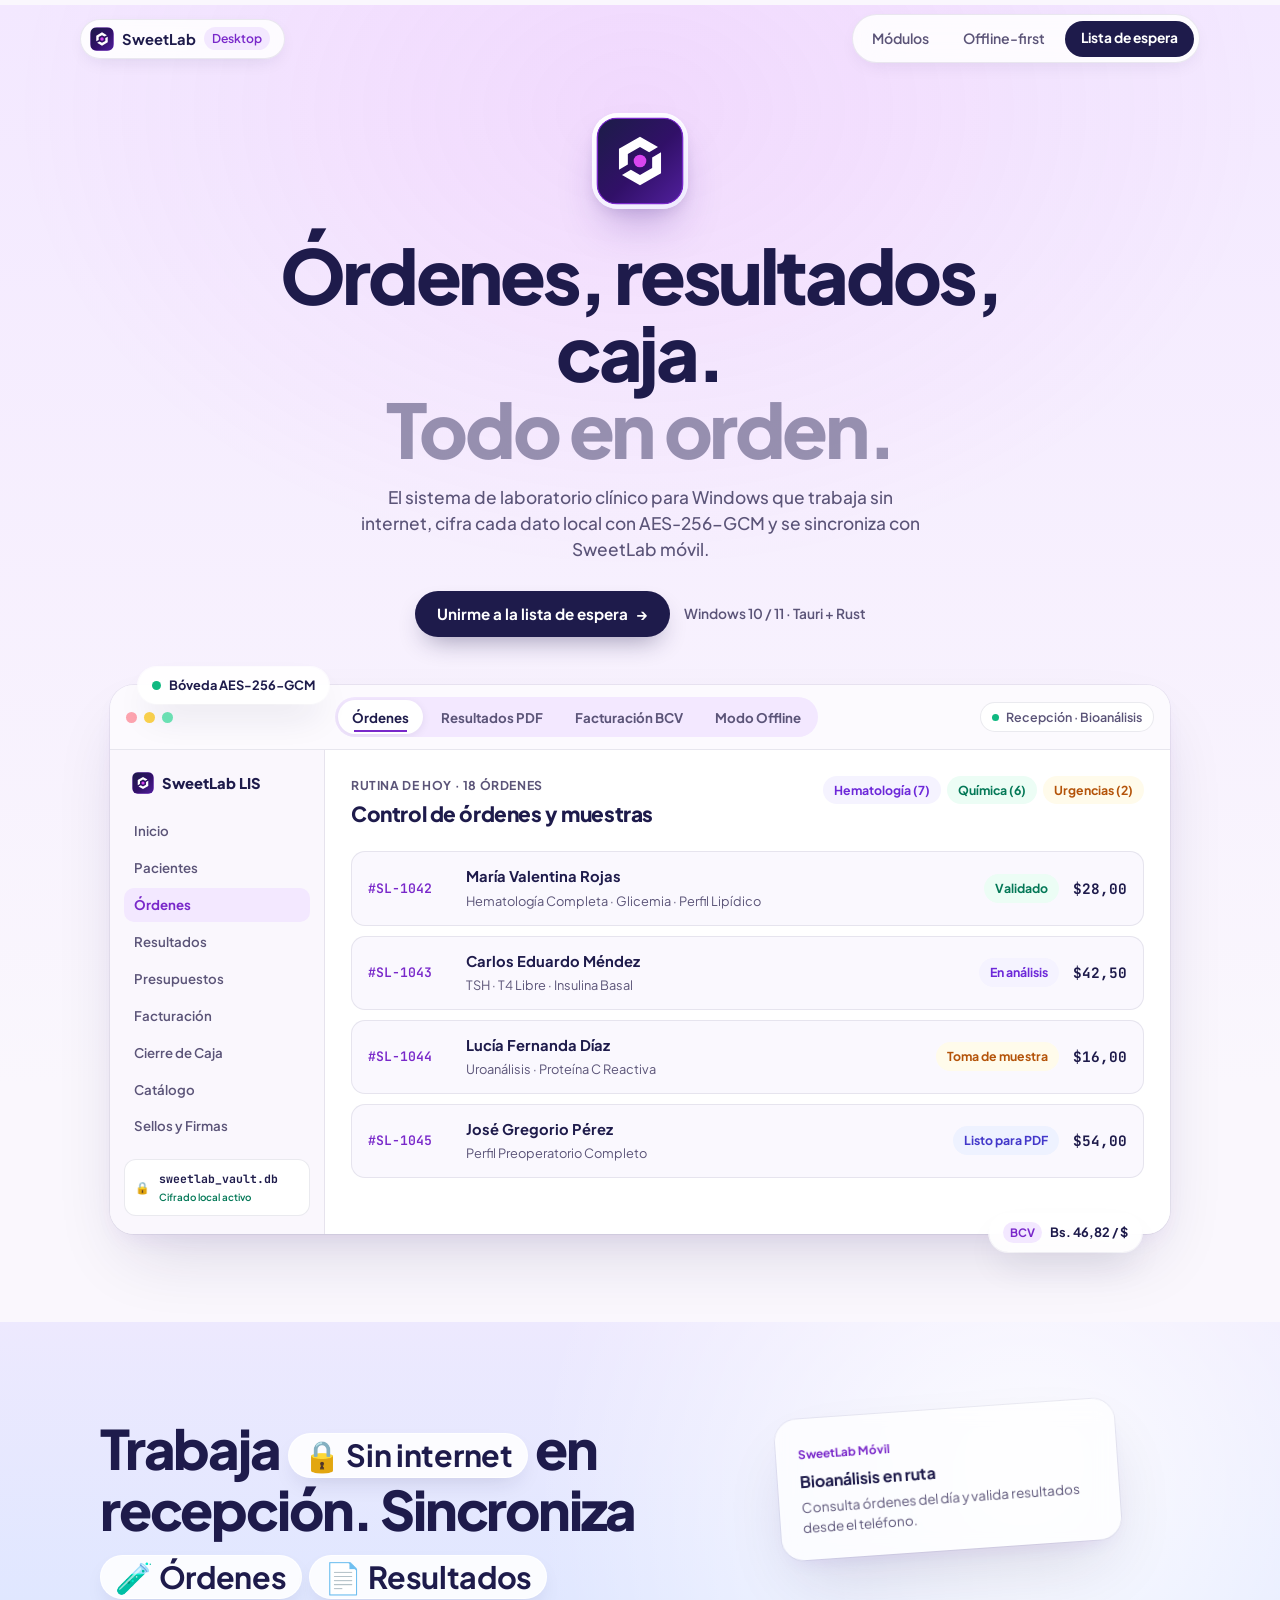
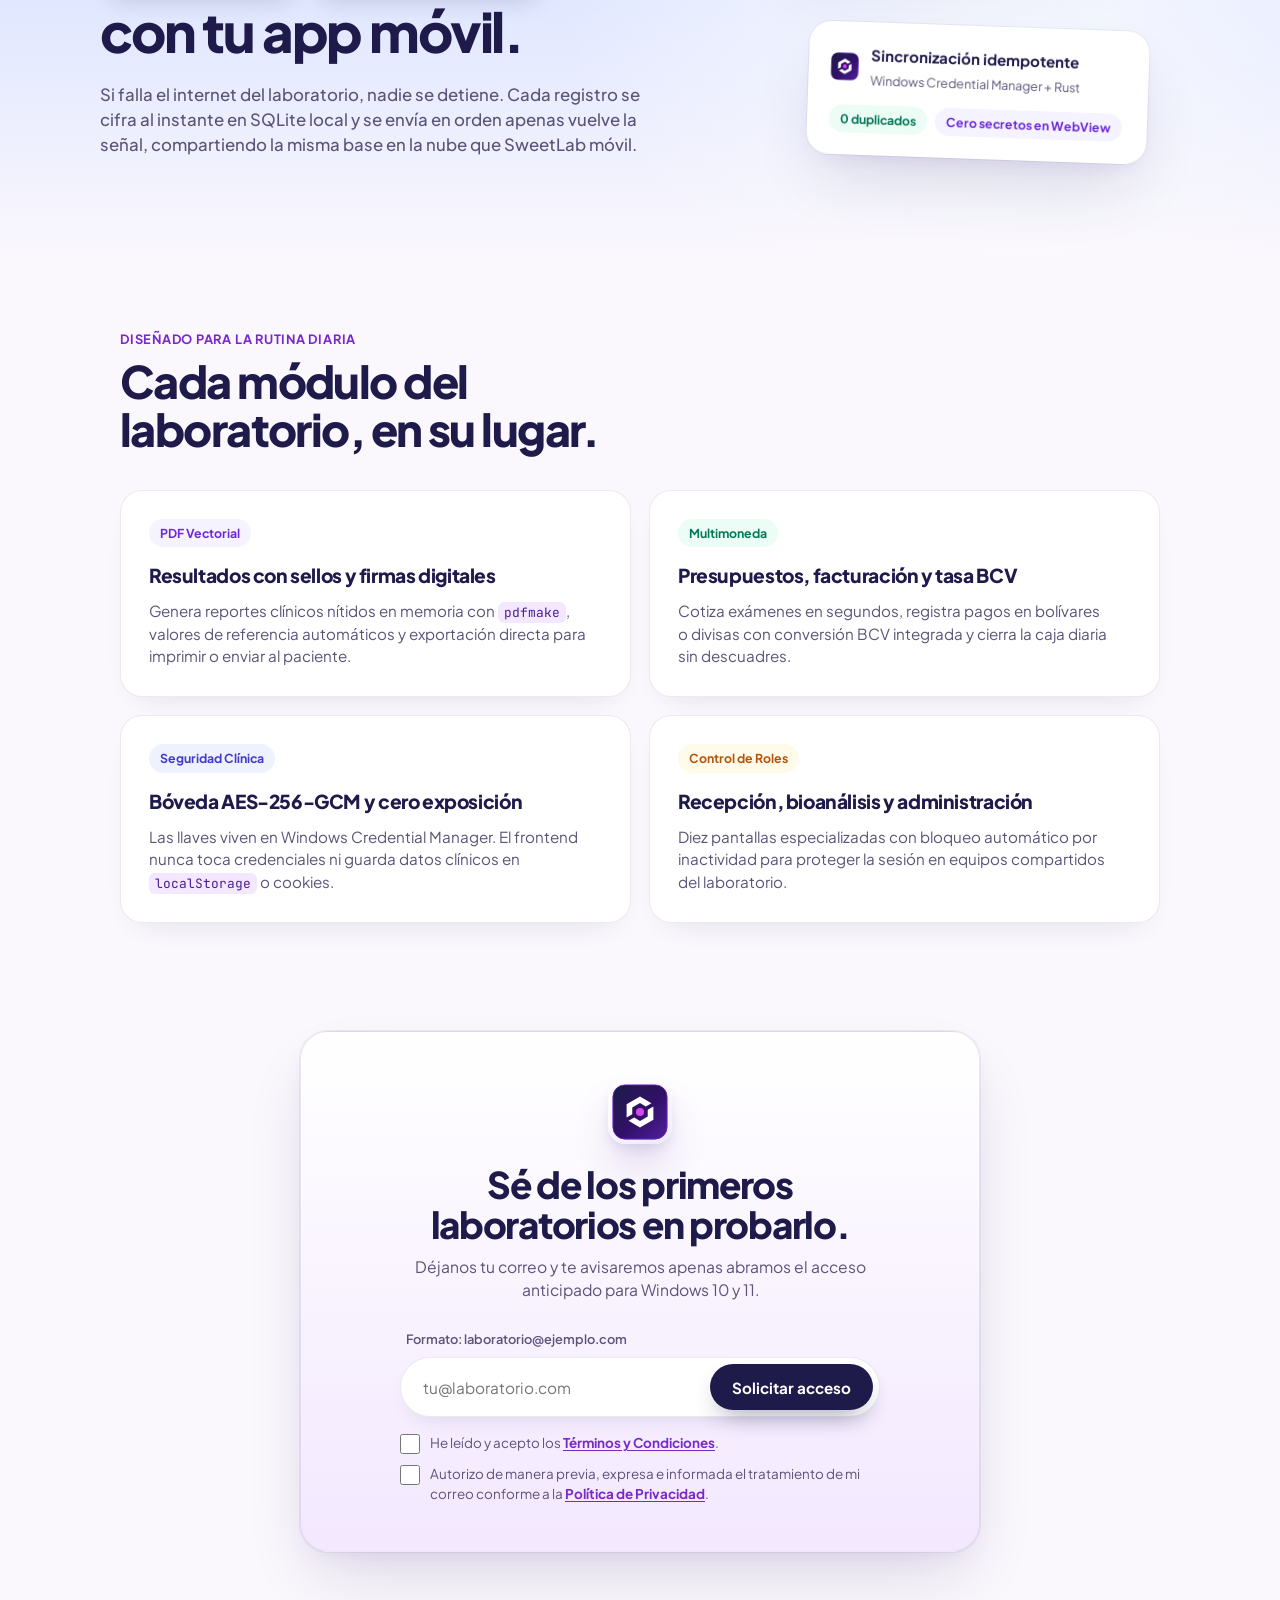
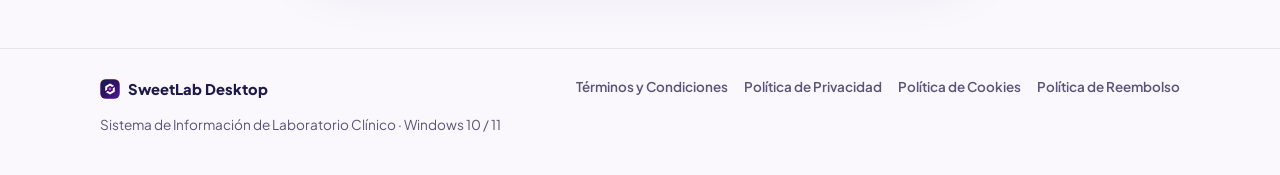
==== commit 96388732: "chore: actualizar ícono de marca a Núcleo Hex (SVG y PNG)" ====
--- a/index.html
+++ b/index.html
@@ -8,7 +8,8 @@
     name="description"
     content="SweetLab Desktop es el Sistema de Información de Laboratorio Clínico (LIS) para Windows: órdenes, resultados en PDF, facturación BCV, cierre de caja y cifrado AES-256-GCM offline-first."
   />
-  <link rel="icon" type="image/png" href="assets/sweet-lab-logo.png" />
+  <link rel="icon" type="image/svg+xml" href="assets/sweet-lab-app-icon.svg" />
+  <link rel="alternate icon" type="image/png" href="assets/sweet-lab-logo.png" />
   <link rel="preconnect" href="https://fonts.googleapis.com" />
   <link rel="preconnect" href="https://fonts.gstatic.com" crossorigin />
   <link
@@ -23,7 +24,7 @@
   <header class="topbar">
     <div class="topbar-inner">
       <a href="#inicio" class="brand-pill" aria-label="SweetLab Desktop, inicio">
-        <img src="assets/sweet-lab-logo.png" alt="" width="24" height="24" class="brand-pill-icon" />
+        <img src="assets/sweet-lab-app-icon.svg" alt="" width="24" height="24" class="brand-pill-icon" />
         <span class="brand-pill-name">SweetLab</span>
         <span class="brand-pill-tag">Desktop</span>
       </a>
@@ -43,7 +44,7 @@
 
       <div class="hero-header">
         <div class="emblem-3d" aria-hidden="true">
-          <img src="assets/sweet-lab-logo.png" alt="" width="88" height="88" />
+          <img src="assets/sweet-lab-app-icon.svg" alt="" width="88" height="88" />
         </div>
 
         <h1 class="hero-title">
@@ -142,7 +143,7 @@
           <div class="window-body">
             <aside class="app-sidebar" aria-hidden="true">
               <div class="sidebar-brand">
-                <img src="assets/sweet-lab-logo.png" alt="" width="22" height="22" />
+                <img src="assets/sweet-lab-app-icon.svg" alt="" width="22" height="22" />
                 <span>SweetLab LIS</span>
               </div>
               <div class="sidebar-group">
@@ -420,7 +421,7 @@
 
           <div class="sync-card sync-card--front">
             <div class="sync-card-head">
-              <img src="assets/sweet-lab-logo.png" alt="" width="28" height="28" />
+              <img src="assets/sweet-lab-app-icon.svg" alt="" width="28" height="28" />
               <div>
                 <strong>Sincronización idempotente</strong>
                 <span>Windows Credential Manager + Rust</span>
@@ -481,7 +482,7 @@
     <section id="lista-espera" class="waitlist-section">
       <div class="waitlist-card">
         <div class="emblem-3d emblem-3d--sm" aria-hidden="true">
-          <img src="assets/sweet-lab-logo.png" alt="" width="56" height="56" />
+          <img src="assets/sweet-lab-app-icon.svg" alt="" width="56" height="56" />
         </div>
 
         <h2 class="waitlist-title">Sé de los primeros laboratorios en probarlo.</h2>
@@ -531,7 +532,7 @@
                 />
                 <span>
                   He leído y acepto los
-                  <a href="terminos.html" target="_blank" rel="noopener noreferrer">Términos y Condiciones</a>.
+                  <a href="terminos.html" data-legal-modal="terminos">Términos y Condiciones</a>.
                 </span>
               </label>
               <div id="terms-error" class="error-msg">
@@ -551,7 +552,7 @@
                 />
                 <span>
                   Autorizo de manera previa, expresa e informada el tratamiento de mi correo conforme a la
-                  <a href="privacidad.html" target="_blank" rel="noopener noreferrer">Política de Privacidad</a>.
+                  <a href="privacidad.html" data-legal-modal="privacidad">Política de Privacidad</a>.
                 </span>
               </label>
               <div id="privacy-error" class="error-msg">
@@ -569,7 +570,7 @@
   <footer class="site-footer">
     <div class="footer-inner">
       <div class="footer-brand">
-        <img src="assets/sweet-lab-logo.png" alt="" width="20" height="20" />
+        <img src="assets/sweet-lab-app-icon.svg" alt="" width="20" height="20" />
         <span>SweetLab Desktop</span>
       </div>
       <nav class="footer-legal-links" aria-label="Documentos legales">
@@ -582,6 +583,29 @@
     </div>
   </footer>
 
+  <dialog id="legal-modal" class="legal-modal" closedby="any" aria-labelledby="legal-modal-title">
+    <div class="legal-modal-shell">
+      <div class="legal-modal-header">
+        <div>
+          <span id="legal-modal-eyebrow" class="section-eyebrow">Documento legal</span>
+          <h1 id="legal-modal-title" class="legal-modal-title">Documento</h1>
+        </div>
+        <button type="button" id="legal-modal-close" class="legal-modal-close" aria-label="Cerrar ventana" autofocus>
+          ✕
+        </button>
+      </div>
+      <div id="legal-modal-body" class="legal-modal-body"></div>
+      <div class="legal-modal-footer">
+        <a id="legal-modal-external" href="terminos.html" target="_blank" rel="noopener noreferrer" class="legal-modal-ext">
+          Abrir en página completa ↗
+        </a>
+        <form method="dialog">
+          <button type="submit" class="pill-cta pill-cta--sm">Cerrar</button>
+        </form>
+      </div>
+    </div>
+  </dialog>
+
   <script src="app.js"></script>
 </body>
 </html>
--- a/styles.css
+++ b/styles.css
@@ -1,4 +1,5 @@
 :root {
+  --target-size: 24px;
   --sl-primary: #7928CA;
   --sl-accent: #D946EF;
   --sl-deep: #4C1D95;
@@ -40,8 +41,15 @@
   box-sizing: border-box;
 }
 
+@media (pointer: coarse) {
+  :root {
+    --target-size: 44px;
+  }
+}
+
 html {
   scroll-behavior: smooth;
+  scroll-padding-top: 76px;
 }
 
 body {
@@ -51,7 +59,38 @@
   background-color: var(--sl-canvas);
   line-height: 1.5;
   -webkit-font-smoothing: antialiased;
-  overflow-x: clip;
+  overflow-wrap: break-word;
+}
+
+img,
+video {
+  max-inline-size: 100%;
+  block-size: auto;
+}
+
+:where(a, code) {
+  overflow-wrap: anywhere;
+}
+
+h1,
+h2,
+h3 {
+  text-wrap: balance;
+}
+
+p,
+li {
+  text-wrap: pretty;
+}
+
+:where(button, select, textarea, input:not([type="checkbox"], [type="radio"]), [role="button"], nav a) {
+  min-block-size: var(--target-size);
+}
+
+@media (pointer: coarse) {
+  label:has(input[type="checkbox"], input[type="radio"]) {
+    min-block-size: var(--target-size);
+  }
 }
 
 .visually-hidden:where(:not(:focus-within, :active)) {
@@ -265,7 +304,7 @@
 
 .hero-title {
   margin: 0 0 18px;
-  font-size: clamp(2.5rem, 6.2vw, 4.75rem);
+  font-size: clamp(2rem, 1.1rem + 4.5vw, 4.75rem);
   font-weight: 800;
   letter-spacing: -0.045em;
   line-height: 1.02;
@@ -350,6 +389,7 @@
 }
 
 .desktop-window {
+  container: app-window / inline-size;
   background: var(--sl-white);
   border-radius: var(--radius-window);
   box-shadow: var(--shadow-window);
@@ -616,6 +656,10 @@
   font-size: 0.82rem;
   font-weight: 600;
   color: var(--sl-primary);
+}
+
+.order-patient {
+  min-width: 0;
 }
 
 .order-patient strong {
@@ -757,6 +801,7 @@
   display: flex;
   align-items: center;
   justify-content: space-between;
+  flex-wrap: wrap;
   gap: 16px;
   padding: 16px 18px;
   border-radius: 16px;
@@ -817,7 +862,8 @@
   display: flex;
   align-items: center;
   justify-content: space-between;
-  gap: 10px;
+  flex-wrap: wrap;
+  gap: 6px 10px;
   padding: 10px 12px;
   border-radius: 11px;
   background: var(--sl-white);
@@ -859,7 +905,7 @@
 
 .atmosphere-title {
   margin: 0 0 20px;
-  font-size: clamp(2rem, 4.4vw, 3.4rem);
+  font-size: clamp(1.75rem, 1.05rem + 3.2vw, 3.4rem);
   font-weight: 800;
   letter-spacing: -0.04em;
   line-height: 1.12;
@@ -986,7 +1032,7 @@
 
 .section-title {
   margin: 0;
-  font-size: clamp(1.9rem, 3.6vw, 2.8rem);
+  font-size: clamp(1.65rem, 1.1rem + 2.5vw, 2.8rem);
   font-weight: 800;
   letter-spacing: -0.035em;
   line-height: 1.08;
@@ -1050,7 +1096,7 @@
 
 .waitlist-title {
   margin: 0 0 10px;
-  font-size: clamp(1.7rem, 3.2vw, 2.3rem);
+  font-size: clamp(1.5rem, 1.05rem + 2vw, 2.3rem);
   font-weight: 800;
   letter-spacing: -0.035em;
   line-height: 1.1;
@@ -1225,7 +1271,7 @@
 
 .legal-card h1 {
   margin: 0 0 14px;
-  font-size: clamp(1.8rem, 3.6vw, 2.5rem);
+  font-size: clamp(1.55rem, 1.1rem + 2vw, 2.5rem);
   font-weight: 800;
   letter-spacing: -0.035em;
   line-height: 1.1;
@@ -1260,6 +1306,121 @@
   font-weight: 600;
 }
 
+/* Modal legal nativo (<dialog>) */
+dialog.legal-modal {
+  width: min(680px, calc(100vw - 28px));
+  max-height: min(84dvh, 720px);
+  padding: 0;
+  overflow: hidden;
+  border: 1px solid var(--sl-border);
+  border-radius: 26px;
+  background: var(--sl-white);
+  color: var(--sl-ink);
+  box-shadow: var(--shadow-window);
+}
+
+dialog.legal-modal:modal {
+  overscroll-behavior: contain;
+}
+
+dialog.legal-modal::backdrop {
+  background: rgba(30, 27, 75, 0.36);
+  backdrop-filter: blur(4px);
+  overflow: hidden;
+  overscroll-behavior: contain;
+}
+
+.legal-modal-shell {
+  display: flex;
+  flex-direction: column;
+  max-height: min(84dvh, 720px);
+}
+
+.legal-modal-header {
+  display: flex;
+  align-items: flex-start;
+  justify-content: space-between;
+  gap: 16px;
+  padding: 24px 26px 16px;
+  border-bottom: 1px solid var(--sl-border);
+}
+
+.legal-modal-title {
+  margin: 0;
+  font-size: 1.45rem;
+  font-weight: 800;
+  letter-spacing: -0.03em;
+  line-height: 1.15;
+}
+
+.legal-modal-close {
+  flex: none;
+  width: 36px;
+  height: 36px;
+  border-radius: 999px;
+  border: 1px solid var(--sl-border);
+  background: var(--sl-canvas);
+  color: var(--sl-ink);
+  font-size: 1rem;
+  font-weight: 700;
+  cursor: pointer;
+}
+
+.legal-modal-close:hover {
+  background: var(--sl-lavender);
+}
+
+.legal-modal-body {
+  padding: 20px 26px;
+  overflow-y: auto;
+  font-size: 0.94rem;
+  color: var(--sl-ink-muted);
+}
+
+.legal-modal-body h2 {
+  margin: 18px 0 8px;
+  font-size: 1.05rem;
+  font-weight: 800;
+  color: var(--sl-ink);
+}
+
+.legal-modal-body p {
+  margin: 0 0 12px;
+}
+
+.legal-modal-body ul {
+  margin: 0 0 12px;
+  padding-left: 20px;
+  display: grid;
+  gap: 6px;
+}
+
+.legal-modal-body a {
+  color: var(--sl-primary);
+  font-weight: 600;
+}
+
+.legal-modal-footer {
+  display: flex;
+  align-items: center;
+  justify-content: space-between;
+  gap: 12px;
+  padding: 14px 26px 20px;
+  border-top: 1px solid var(--sl-border);
+  background: #FCFAFE;
+}
+
+.legal-modal-ext {
+  font-size: 0.84rem;
+  font-weight: 700;
+  color: var(--sl-primary);
+  text-decoration: none;
+}
+
+.legal-modal-ext:hover {
+  text-decoration: underline;
+}
+
 /* Footer */
 .site-footer {
   border-top: 1px solid var(--sl-border);
@@ -1294,47 +1455,267 @@
   color: var(--sl-ink-muted);
 }
 
-/* Responsive */
+/* Responsive por contenedor para la ventana interactiva */
+@container app-window (inline-size < 740px) {
+  .window-body {
+    grid-template-columns: 1fr;
+    min-height: auto;
+  }
+
+  .app-sidebar {
+    display: none;
+  }
+
+  .app-canvas {
+    padding: 18px;
+  }
+
+  .window-status-pill {
+    display: none;
+  }
+
+  .window-tabs {
+    order: 3;
+    flex-basis: 100%;
+    justify-content: flex-start;
+  }
+
+  .billing-grid {
+    grid-template-columns: 1fr;
+  }
+}
+
+@container app-window (inline-size < 560px) {
+  .app-canvas {
+    padding: 14px;
+  }
+
+  .panel-header {
+    margin-bottom: 16px;
+  }
+
+  .panel-heading {
+    font-size: 1.12rem;
+  }
+
+  .order-row {
+    display: flex;
+    flex-wrap: wrap;
+    align-items: center;
+    justify-content: space-between;
+    gap: 8px 12px;
+    padding: 12px 14px;
+  }
+
+  .order-patient {
+    flex: 1 1 100%;
+  }
+
+  .pdf-preview-sheet {
+    padding: 14px;
+  }
+
+  .pdf-sheet-top {
+    flex-wrap: wrap;
+  }
+
+  .pdf-row--head {
+    display: none;
+  }
+
+  .pdf-row {
+    grid-template-columns: 1fr auto;
+    gap: 4px 10px;
+    padding: 10px 12px;
+  }
+
+  .pdf-row > span:first-child {
+    grid-column: 1;
+    font-weight: 600;
+  }
+
+  .pdf-row > strong {
+    grid-column: 2;
+    text-align: end;
+  }
+
+  .pdf-row > span:last-child {
+    grid-column: 1 / -1;
+    font-size: 0.78rem;
+    color: var(--sl-ink-muted);
+  }
+
+  .cashier-bar {
+    flex-direction: column;
+    align-items: flex-start;
+    padding: 14px;
+  }
+}
+
+/* Responsive de página */
 @media (max-width: 860px) {
-  .window-body,
   .atmosphere-inner,
   .bento-grid {
     grid-template-columns: 1fr;
   }
 
-  .app-sidebar {
-    display: none;
+  .atmosphere-inner {
+    gap: 32px;
+  }
+
+  .sync-showcase {
+    min-height: auto;
+    gap: 14px;
+  }
+
+  .sync-card {
+    max-width: 100%;
+  }
+
+  .sync-card--back,
+  .sync-card--front {
+    transform: none;
   }
 
   .floating-dock {
     display: none;
   }
-
-  .billing-grid {
-    grid-template-columns: 1fr;
-  }
-
-  .order-row {
-    grid-template-columns: 1fr auto;
-  }
-
-  .order-code {
-    grid-column: 1 / -1;
-  }
 }
 
 @media (max-width: 600px) {
-  .nav-link {
+  .topbar {
+    padding: 10px 14px;
+  }
+
+  .topbar-inner {
+    gap: 8px;
+  }
+
+  .brand-pill {
+    padding: 6px 10px 6px 7px;
+    font-size: 0.86rem;
+  }
+
+  .brand-pill-tag {
     display: none;
+  }
+
+  .topbar-nav:has(.pill-cta) .nav-link {
+    display: none;
+  }
+
+  .hero {
+    padding: 20px 16px 56px;
+  }
+
+  .hero-header {
+    margin-bottom: 32px;
+  }
+
+  .emblem-3d {
+    width: 76px;
+    height: 76px;
+    border-radius: 22px;
+    margin-bottom: 20px;
+  }
+
+  .hero-subtitle {
+    font-size: 0.98rem;
+  }
+
+  .hero-actions {
+    flex-direction: column;
+    gap: 10px;
+  }
+
+  .hero-actions .pill-cta {
+    width: 100%;
+    max-width: 320px;
+  }
+
+  .atmosphere-section {
+    padding: 56px 16px;
+  }
+
+  .atmosphere-text {
+    font-size: 0.96rem;
+  }
+
+  .bento-section {
+    padding: 52px 16px;
+  }
+
+  .bento-card {
+    padding: 22px 18px;
+  }
+
+  .waitlist-section {
+    padding: 24px 16px 64px;
+  }
+
+  .waitlist-card {
+    padding: 28px 18px;
+    border-radius: 22px;
   }
 
   .waitlist-input-row {
     flex-direction: column;
+    border-radius: 18px;
+    padding: 8px;
+  }
+
+  .waitlist-input-row input {
+    width: 100%;
+    padding: 12px 14px;
+  }
+
+  .waitlist-input-row .pill-cta {
+    width: 100%;
+  }
+
+  .footer-inner {
+    flex-direction: column;
+    align-items: flex-start;
+    gap: 14px;
+  }
+
+  .footer-legal-links {
+    gap: 10px 16px;
+  }
+
+  .legal-page {
+    padding: 18px 14px 56px;
+  }
+
+  .legal-card {
+    padding: 24px 18px;
     border-radius: 20px;
-    padding: 8px;
-  }
-
-  .waitlist-card {
-    padding: 36px 20px;
-  }
-}
+  }
+
+  dialog.legal-modal {
+    width: calc(100vw - 20px);
+    max-height: 88dvh;
+    border-radius: 20px;
+  }
+
+  .legal-modal-shell {
+    max-height: 88dvh;
+  }
+
+  .legal-modal-header {
+    padding: 18px 18px 14px;
+  }
+
+  .legal-modal-title {
+    font-size: 1.2rem;
+  }
+
+  .legal-modal-body {
+    padding: 16px 18px;
+  }
+
+  .legal-modal-footer {
+    padding: 12px 18px 16px;
+    flex-wrap: wrap;
+  }
+}
